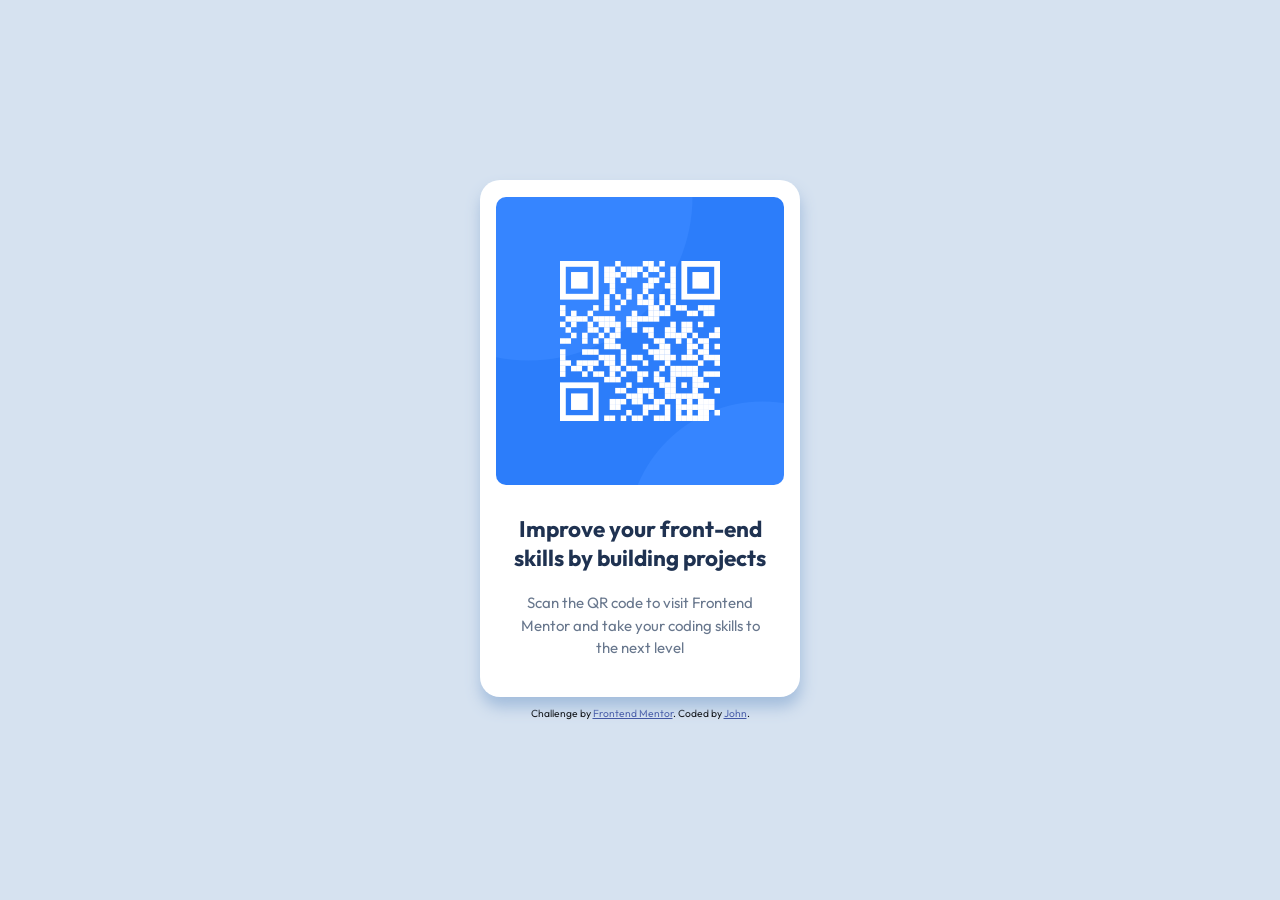
==== index.html @ 29d484dd "Initial commit" ====
<!DOCTYPE html>
<html lang="en">
<head>
  <meta charset="UTF-8">
  <meta name="viewport" content="width=device-width, initial-scale=1.0"> <!-- displays site properly based on user's device -->

  <link rel="icon" type="image/png" sizes="32x32" href="./images/favicon-32x32.png">
  <link rel="stylesheet" href="style.css"> 
  <title>Frontend Mentor | QR code component</title>

  <!-- Feel free to remove these styles or customise in your own stylesheet 👍 -->
  <style>
    .attribution { font-size: 0.6875rem; text-align: center; }
    .attribution a { color: hsl(228, 45%, 44%); }
  </style>
  <link rel="preconnect" href="https://fonts.googleapis.com">
<link rel="preconnect" href="https://fonts.gstatic.com" crossorigin>
<link href="https://fonts.googleapis.com/css2?family=Outfit:wght@100..900&display=swap" rel="stylesheet">
</head>
<body>
  <div class="code-figure">
    <img src="./images/image-qr-code.png" 
         alt="a qr code">
    <h1>Improve your front-end skills by building projects</h1>
    <p>Scan the QR code to visit Frontend Mentor and take your coding skills to the next level</p>
  </div>
  <footer class="attribution">
    Challenge by <a href="https://www.frontendmentor.io?ref=challenge">Frontend Mentor</a>. 
    Coded by <a href="#">John</a>.
  </footer>
</body>
</html>
---- style.css ----
html {
    font-size: 15px;
}

body {
    display: flex;
    flex-direction: column;
    font-family: Outfit, sans-serif;
    font-weight: 400;
    background-color: hsl(212, 45%, 89%);
    margin: 0px;
    text-align: center;
    justify-content: center;
    align-items: center;
    min-height: 100vh;
}

img {
    border-radius: 10px;
    /* border-radius: 2em; */
    width: 90%;
    margin: 10px auto;
    /* border: 1px solid red; */
}

h1 {
    font-weight: 700;
    color: hsl(218, 44%, 22%);
    margin: 5px auto;
    padding: 10px;
    text-align: center;
    /* border: 1px solid red; */
    max-width: 85%;
    font-size: 1.5em;
}


.code-figure {
    background-color: white;
    max-width: 320px;
    width: 90%;
    border-radius: 20px;
    padding: .5em 0px;
    margin: 0px auto;
    position: relative;
    box-shadow: 1px 10px 15px  hsl(212, 45%, 75%);
    box-sizing: border-box;
    /* border: 1px solid red; */
}

p {
    color:  hsl(216, 15%, 48%);
    margin: 10px auto 30px auto;
    /* padding: .5lh; */
    text-align: center;
    width: 80%;
    line-height: 1.5em;
    /* border: 1px solid red; */
}

footer {
    margin-top: 10px;
    vertical-align: bottom;
}
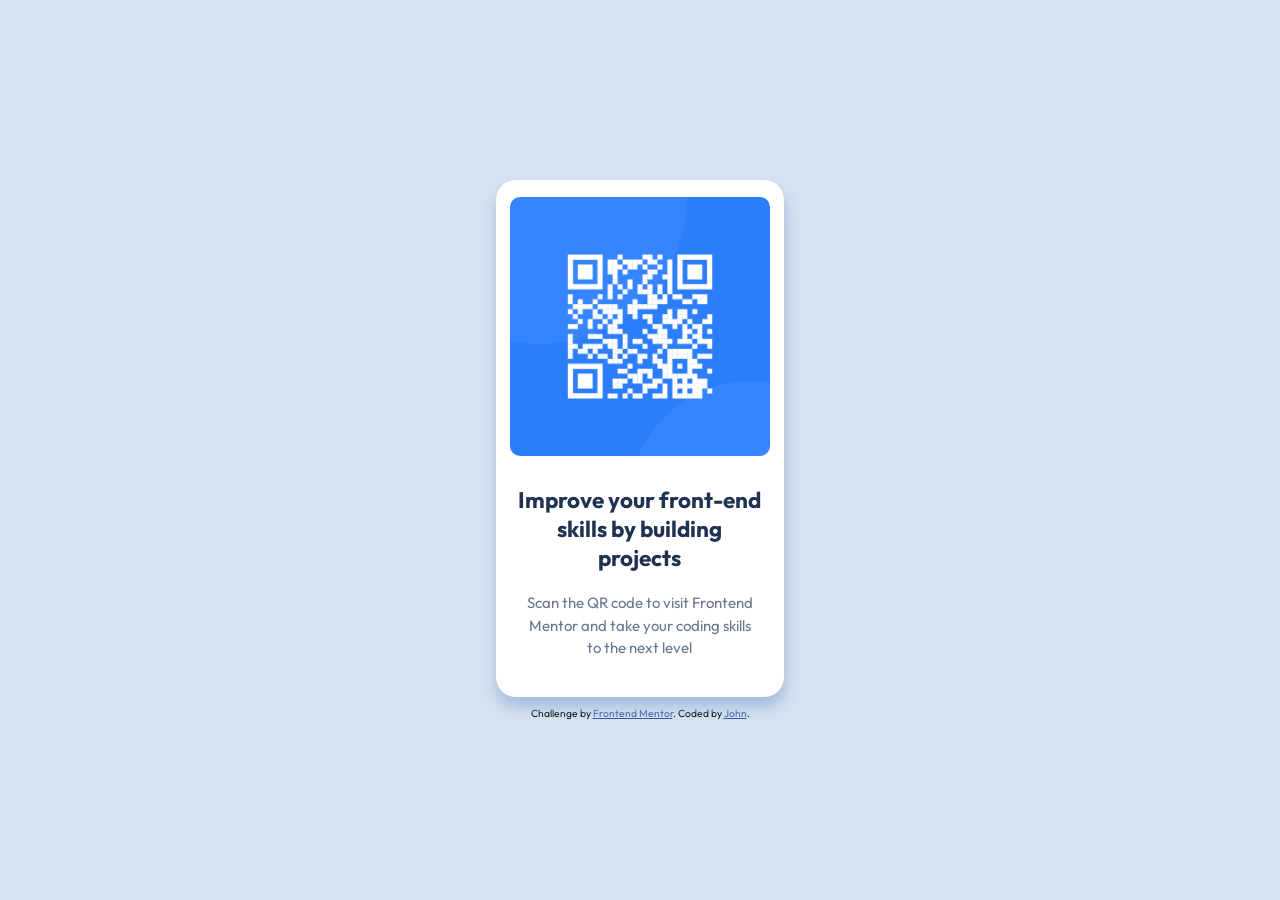
==== commit 88a6cfb4: "Changed the image alt to match where the qr take you.  Added the main tag around the content." ====
--- a/index.html
+++ b/index.html
@@ -18,12 +18,14 @@
 <link href="https://fonts.googleapis.com/css2?family=Outfit:wght@100..900&display=swap" rel="stylesheet">
 </head>
 <body>
-  <div class="code-figure">
-    <img src="./images/image-qr-code.png" 
-         alt="a qr code">
-    <h1>Improve your front-end skills by building projects</h1>
-    <p>Scan the QR code to visit Frontend Mentor and take your coding skills to the next level</p>
-  </div>
+  <main>
+    <div class="code-figure">
+      <img src="./images/image-qr-code.png" 
+          alt="A qr code to visit Frontend Mentor">
+      <h1>Improve your front-end skills by building projects</h1>
+      <p>Scan the QR code to visit Frontend Mentor and take your coding skills to the next level</p>
+    </div>
+  </main>
   <footer class="attribution">
     Challenge by <a href="https://www.frontendmentor.io?ref=challenge">Frontend Mentor</a>. 
     Coded by <a href="#">John</a>.
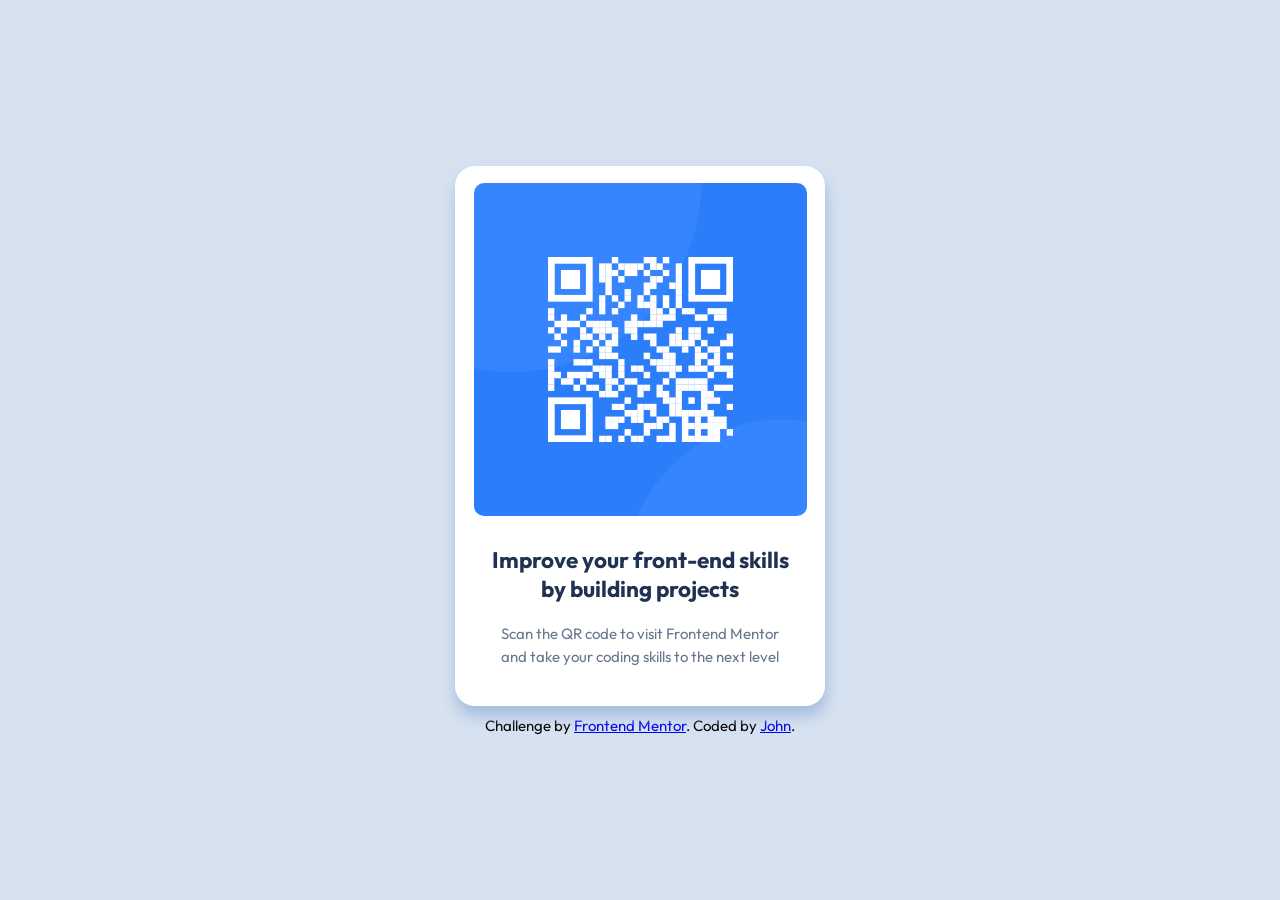
==== commit 01b0743e: "Swapped .attribution styling to the stylesheet." ====
--- a/index.html
+++ b/index.html
@@ -8,11 +8,6 @@
   <link rel="stylesheet" href="style.css"> 
   <title>Frontend Mentor | QR code component</title>
 
-  <!-- Feel free to remove these styles or customise in your own stylesheet 👍 -->
-  <style>
-    .attribution { font-size: 0.6875rem; text-align: center; }
-    .attribution a { color: hsl(228, 45%, 44%); }
-  </style>
   <link rel="preconnect" href="https://fonts.googleapis.com">
 <link rel="preconnect" href="https://fonts.gstatic.com" crossorigin>
 <link href="https://fonts.googleapis.com/css2?family=Outfit:wght@100..900&display=swap" rel="stylesheet">
--- a/style.css
+++ b/style.css
@@ -17,10 +17,8 @@
 
 img {
     border-radius: 10px;
-    /* border-radius: 2em; */
     width: 90%;
     margin: 10px auto;
-    /* border: 1px solid red; */
 }
 
 h1 {
@@ -29,7 +27,6 @@
     margin: 5px auto;
     padding: 10px;
     text-align: center;
-    /* border: 1px solid red; */
     max-width: 85%;
     font-size: 1.5em;
 }
@@ -37,25 +34,22 @@
 
 .code-figure {
     background-color: white;
-    max-width: 320px;
-    width: 90%;
+    width: clamp(320px, 90%, 370px);
     border-radius: 20px;
     padding: .5em 0px;
     margin: 0px auto;
     position: relative;
     box-shadow: 1px 10px 15px  hsl(212, 45%, 75%);
     box-sizing: border-box;
-    /* border: 1px solid red; */
+
 }
 
 p {
     color:  hsl(216, 15%, 48%);
     margin: 10px auto 30px auto;
-    /* padding: .5lh; */
     text-align: center;
     width: 80%;
     line-height: 1.5em;
-    /* border: 1px solid red; */
 }
 
 footer {
